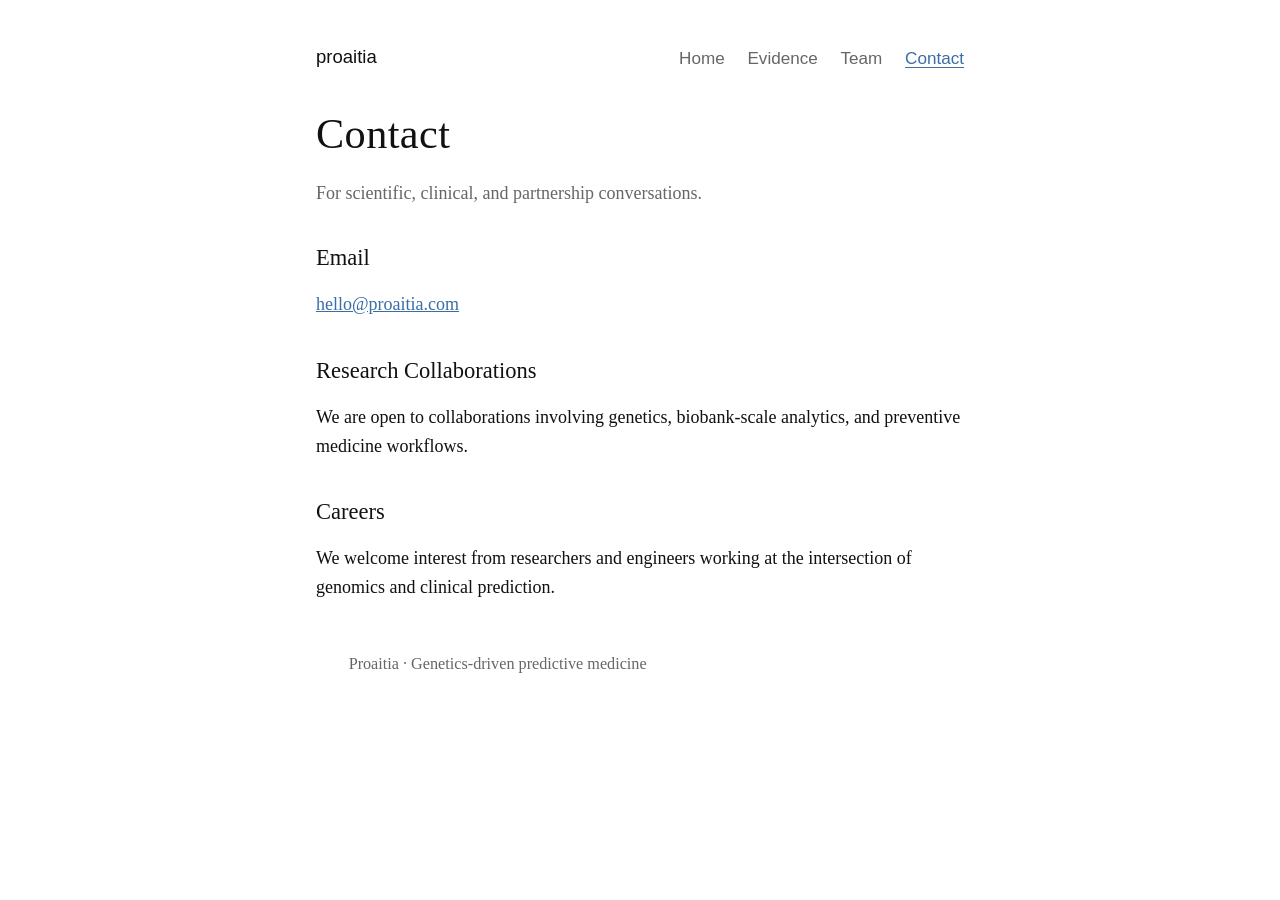
==== docs/contact.html @ 9aaeedf3 "first draft of website" ====
<!doctype html>
<html lang="en">
<head>
  <meta charset="utf-8" />
  <meta name="viewport" content="width=device-width, initial-scale=1" />
  <title>Proaitia — Contact</title>
  <link rel="stylesheet" href="assets/style.css" />
</head>
<body>
  <header class="site-header">
    <div class="brand-row">
      <img src="assets/logo.svg" alt="Proaitia" class="logo" />
      <nav aria-label="Main navigation">
        <a href="index.html">Home</a>
        <a href="evidence.html">Evidence</a>
        <a href="team.html">Team</a>
        <a href="contact.html" aria-current="page">Contact</a>
      </nav>
    </div>
    <h1>Contact</h1>
    <p class="lede">For scientific, clinical, and partnership conversations.</p>
  </header>

  <main>
    <section>
      <h2>Email</h2>
      <p><a href="mailto:hello@proaitia.com">hello@proaitia.com</a></p>
    </section>

    <section>
      <h2>Research Collaborations</h2>
      <p>We are open to collaborations involving genetics, biobank-scale analytics, and preventive medicine workflows.</p>
    </section>

    <section>
      <h2>Careers</h2>
      <p>We welcome interest from researchers and engineers working at the intersection of genomics and clinical prediction.</p>
    </section>
  </main>

  <footer>
    <p>Proaitia · Genetics-driven predictive medicine</p>
  </footer>
</body>
</html>
---- docs/assets/style.css ----
:root {
  --text: #111;
  --accent: #3a6ea5;
  --secondary: #666;
  --bg: #fff;
}

* {
  box-sizing: border-box;
}

html {
  font-size: 18px;
}

body {
  margin: 0;
  color: var(--text);
  background: var(--bg);
  font-family: Charter, "ET Book", Georgia, "Times New Roman", serif;
  line-height: 1.6;
}

.site-header,
main,
footer {
  width: min(72ch, calc(100% - 3rem));
  margin-inline: auto;
}

.site-header {
  margin-top: 2.5rem;
  margin-bottom: 2rem;
}

.brand-row {
  display: flex;
  align-items: center;
  justify-content: space-between;
  gap: 1rem;
  margin-bottom: 2rem;
}

.logo {
  width: 136px;
  height: auto;
}

nav {
  font-family: Inter, -apple-system, BlinkMacSystemFont, "Segoe UI", Roboto, "Helvetica Neue", Arial, sans-serif;
  font-size: 0.95rem;
}

nav a {
  color: var(--secondary);
  text-decoration: none;
  margin-left: 1rem;
}

nav a[aria-current="page"],
nav a:hover,
nav a:focus-visible {
  color: var(--accent);
  text-decoration: underline;
  text-underline-offset: 0.18rem;
}

h1,
h2,
h3 {
  font-weight: 500;
  line-height: 1.25;
  margin-top: 0;
}

h1 {
  font-size: clamp(1.8rem, 3.3vw, 2.35rem);
  letter-spacing: 0.01em;
  margin-bottom: 0.7rem;
}

h2 {
  font-size: 1.25rem;
  margin-bottom: 0.5rem;
}

h3 {
  font-size: 1.05rem;
  margin-bottom: 0.35rem;
}

.lede {
  max-width: 66ch;
  color: var(--secondary);
}

.lead-cta {
  margin-top: 1rem;
}

.lead-cta a {
  display: inline-block;
  color: #fff;
  background: var(--accent);
  text-decoration: none;
  padding: 0.45rem 0.72rem;
  font-family: Inter, -apple-system, BlinkMacSystemFont, "Segoe UI", Roboto, "Helvetica Neue", Arial, sans-serif;
  font-size: 0.9rem;
}

.lead-cta a:hover,
.lead-cta a:focus-visible {
  filter: brightness(0.92);
}

section {
  margin-bottom: 2.1rem;
}

p,
li,
td,
th,
caption {
  max-width: 72ch;
}

ul {
  padding-left: 1.1rem;
}

.claims-list {
  margin-top: 0.2rem;
}

.claims-list li {
  margin-bottom: 0.35rem;
}

a {
  color: var(--accent);
}

figure {
  margin: 1.1rem 0 0.4rem;
}

figure img {
  width: 100%;
  height: auto;
  display: block;
}

figcaption {
  color: var(--secondary);
  font-size: 0.9rem;
  margin-top: 0.35rem;
}

table {
  border-collapse: collapse;
  width: 100%;
  margin-top: 1rem;
  font-size: 0.95rem;
}

caption {
  text-align: left;
  color: var(--secondary);
  margin-bottom: 0.4rem;
}

th,
td {
  text-align: left;
  vertical-align: top;
  padding: 0.5rem 0.3rem;
  border-bottom: 1px solid #ddd;
}

footer {
  margin-top: 2.8rem;
  margin-bottom: 2.5rem;
  color: var(--secondary);
  font-size: 0.9rem;
}

article {
  margin-bottom: 1.5rem;
}

@media (max-width: 700px) {
  html {
    font-size: 17px;
  }

  .brand-row {
    flex-direction: column;
    align-items: flex-start;
    margin-bottom: 1.5rem;
  }

  nav a {
    margin-left: 0;
    margin-right: 1rem;
  }
}
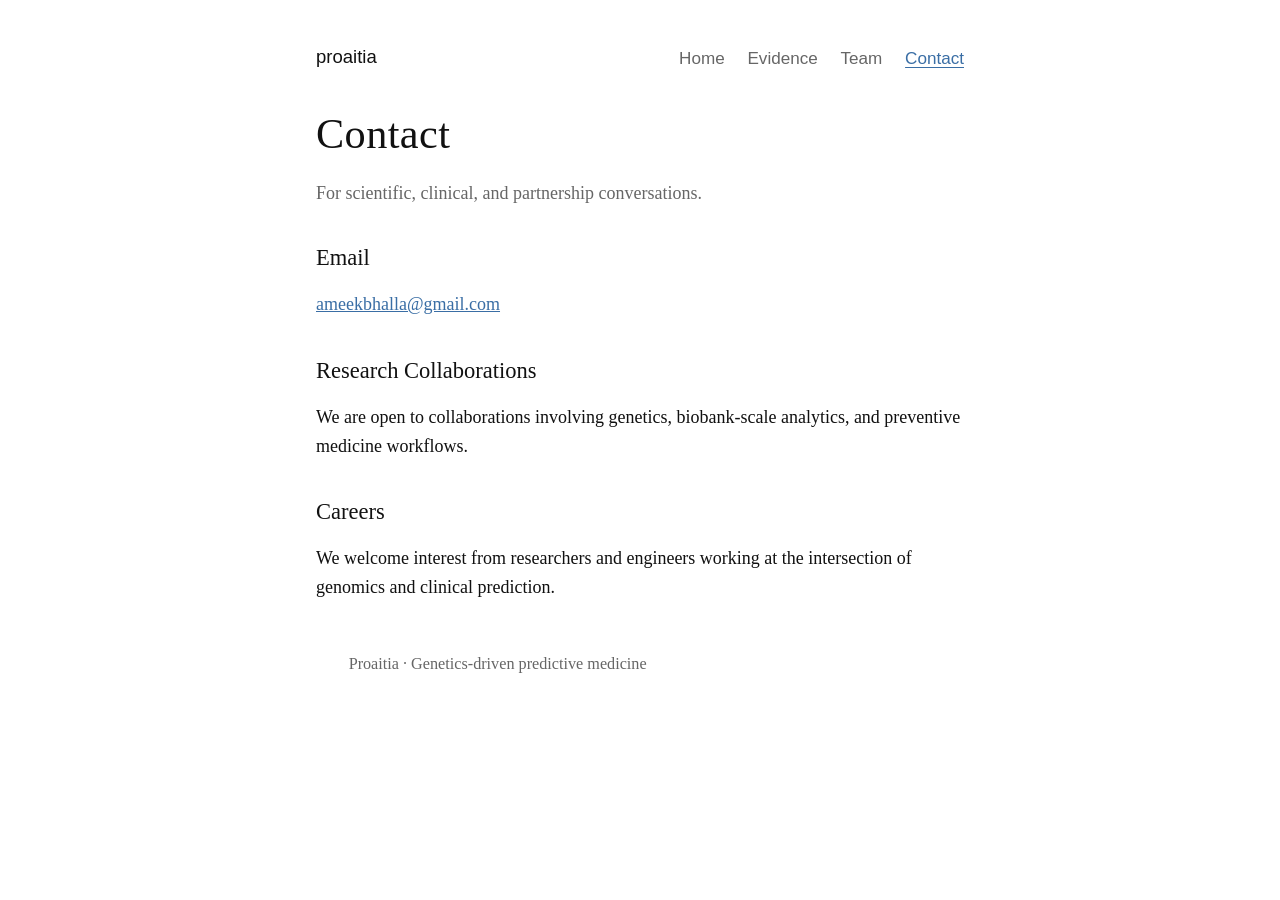
==== commit 01252173: "contact detail updated" ====
--- a/docs/contact.html
+++ b/docs/contact.html
@@ -24,7 +24,7 @@
   <main>
     <section>
       <h2>Email</h2>
-      <p><a href="mailto:hello@proaitia.com">hello@proaitia.com</a></p>
+      <p><a href="mailto:ameekbhalla@gmail.com">ameekbhalla@gmail.com</a></p>
     </section>
 
     <section>
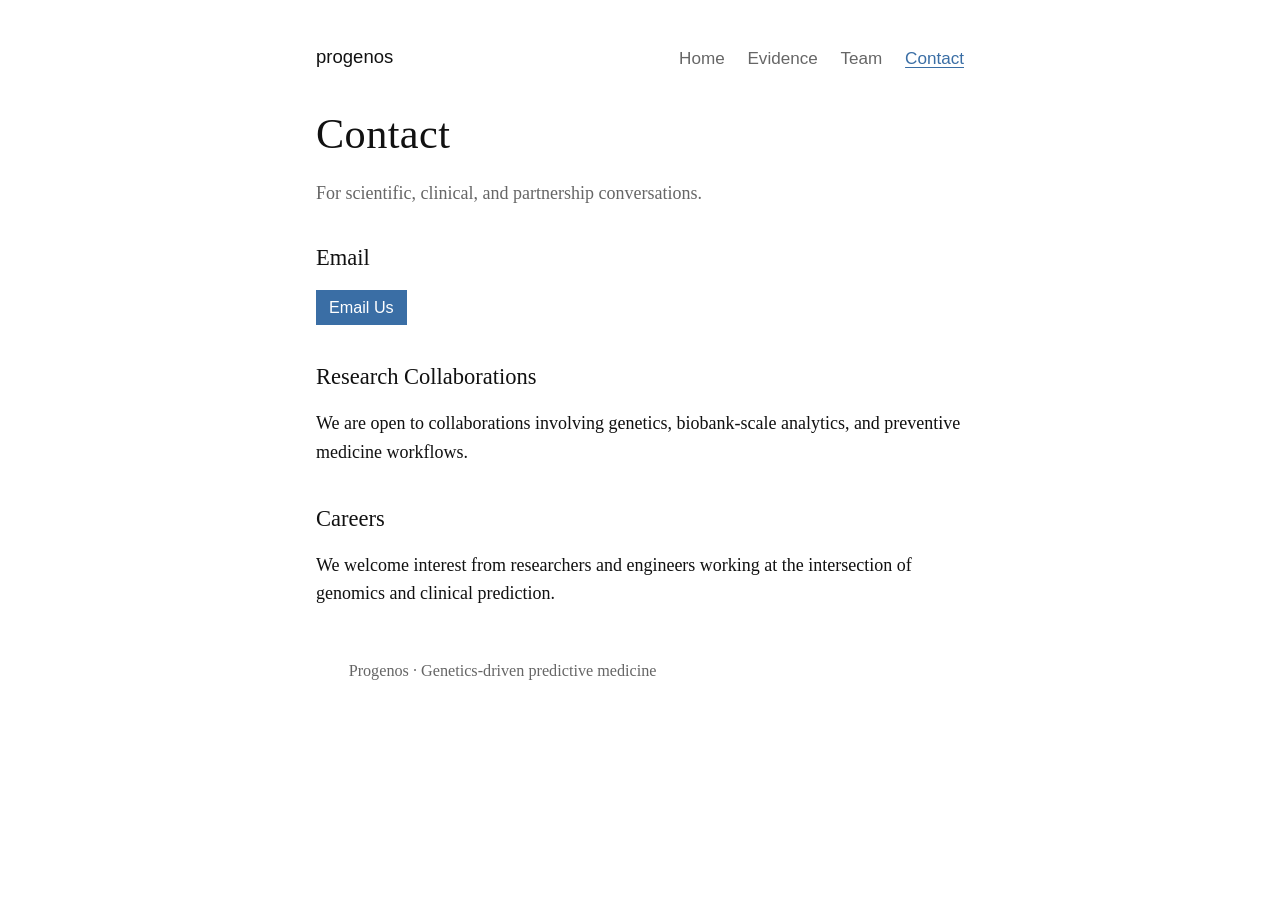
==== commit 2d6102a6: "branding changes" ====
--- a/docs/contact.html
+++ b/docs/contact.html
@@ -3,13 +3,13 @@
 <head>
   <meta charset="utf-8" />
   <meta name="viewport" content="width=device-width, initial-scale=1" />
-  <title>Proaitia — Contact</title>
+  <title>Progenos — Contact</title>
   <link rel="stylesheet" href="assets/style.css" />
 </head>
 <body>
   <header class="site-header">
     <div class="brand-row">
-      <img src="assets/logo.svg" alt="Proaitia" class="logo" />
+      <img src="assets/logo.svg" alt="Progenos" class="logo" />
       <nav aria-label="Main navigation">
         <a href="index.html">Home</a>
         <a href="evidence.html">Evidence</a>
@@ -24,7 +24,7 @@
   <main>
     <section>
       <h2>Email</h2>
-      <p><a href="mailto:ameekbhalla@gmail.com">ameekbhalla@gmail.com</a></p>
+      <p class="lead-cta"><button type="button" class="mail-button" data-email="bhalla.ameek@gmail.com">Email Us</button></p>
     </section>
 
     <section>
@@ -39,7 +39,22 @@
   </main>
 
   <footer>
-    <p>Proaitia · Genetics-driven predictive medicine</p>
+    <p>Progenos · Genetics-driven predictive medicine</p>
   </footer>
+  <script>
+    document.addEventListener("DOMContentLoaded", function () {
+      var emailButton = document.querySelector(".mail-button");
+      if (!emailButton) {
+        return;
+      }
+
+      emailButton.addEventListener("click", function () {
+        var email = emailButton.getAttribute("data-email");
+        if (email) {
+          window.location.href = "mailto:" + email;
+        }
+      });
+    });
+  </script>
 </body>
 </html>
--- a/docs/assets/style.css
+++ b/docs/assets/style.css
@@ -108,8 +108,25 @@
   font-size: 0.9rem;
 }
 
+.lead-cta .mail-button {
+  display: inline-block;
+  color: #fff;
+  background: var(--accent);
+  text-decoration: none;
+  padding: 0.45rem 0.72rem;
+  font-family: Inter, -apple-system, BlinkMacSystemFont, "Segoe UI", Roboto, "Helvetica Neue", Arial, sans-serif;
+  font-size: 0.9rem;
+  border: 0;
+  cursor: pointer;
+}
+
 .lead-cta a:hover,
 .lead-cta a:focus-visible {
+  filter: brightness(0.92);
+}
+
+.lead-cta .mail-button:hover,
+.lead-cta .mail-button:focus-visible {
   filter: brightness(0.92);
 }
 
